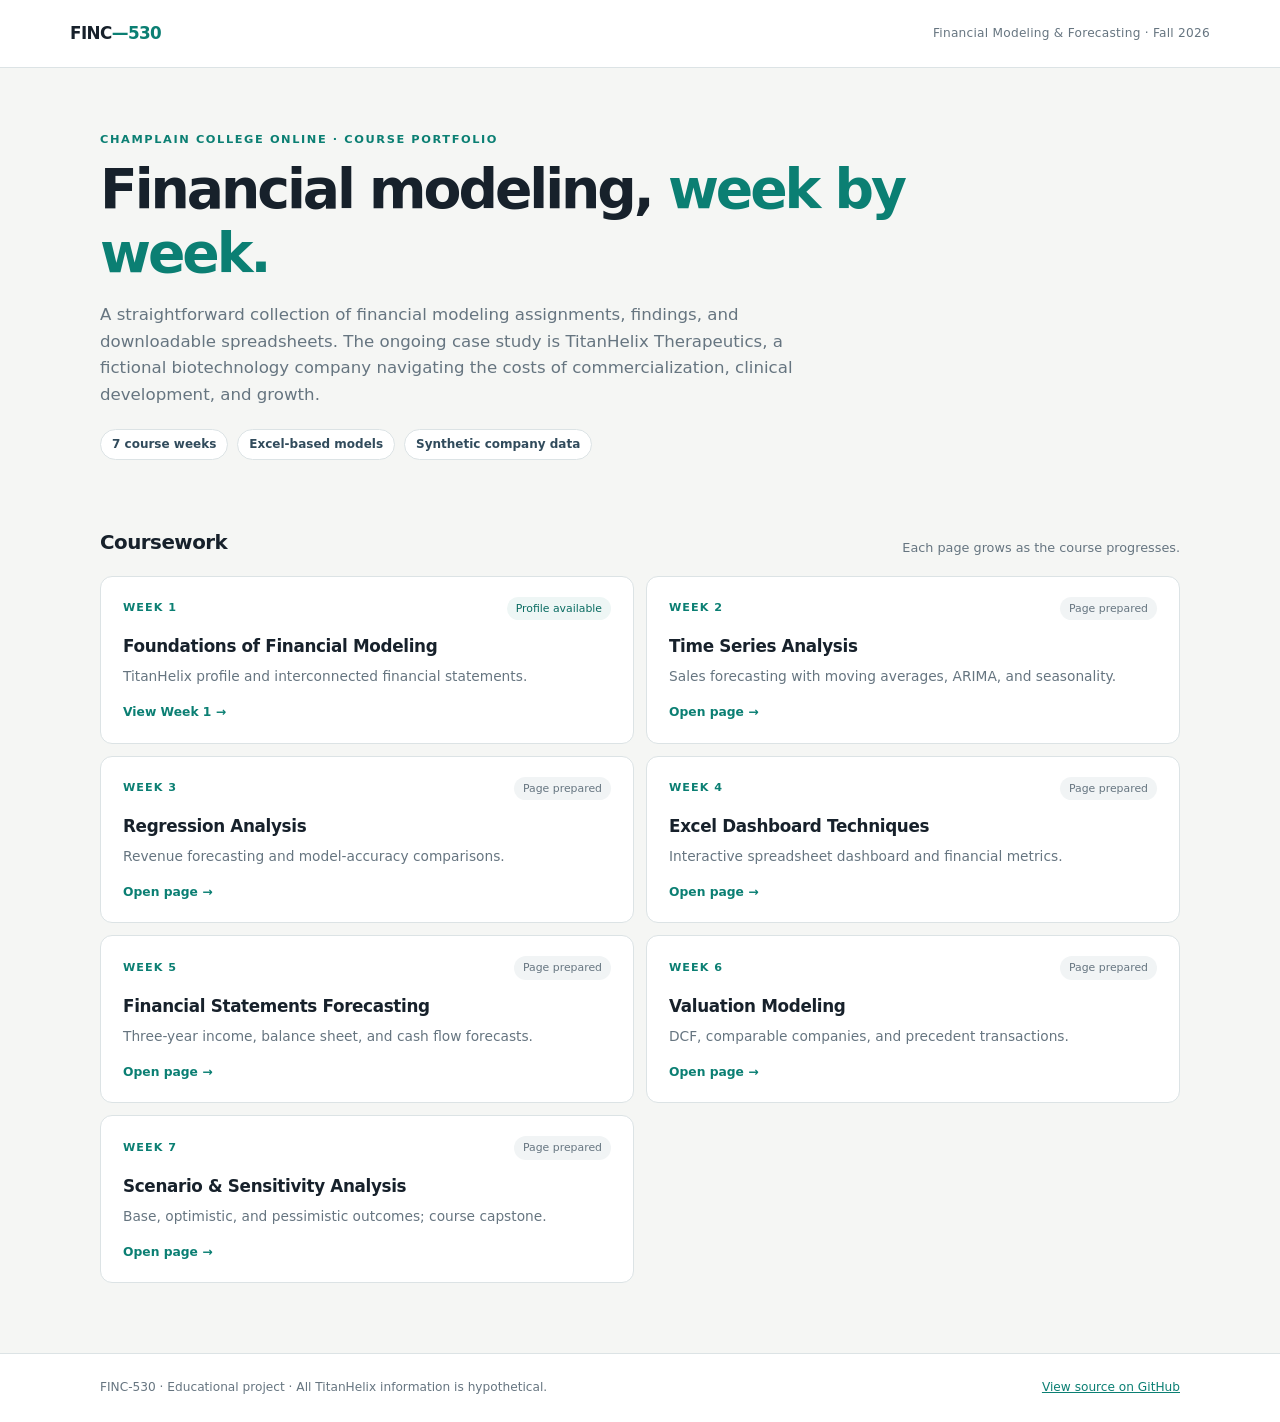
==== docs/index.html @ 8bd87ee7 "Add course homepage and seven-week navigation" ====
<!DOCTYPE html>
<html lang="en">
<head>
<meta charset="utf-8"><meta name="viewport" content="width=device-width,initial-scale=1">
<meta name="description" content="FINC-530 Financial Modeling & Forecasting: a week-by-week portfolio following TitanHelix Therapeutics.">
<title>FINC-530 | Financial Modeling & Forecasting</title>
<link rel="stylesheet" href="./assets/styles.css">
</head>
<body>
<header class="site-header"><a class="brand" href="./">FINC<span>—530</span></a><span class="context">Financial Modeling &amp; Forecasting · Fall 2026</span></header>
<main class="container">
<section class="hero"><div class="eyebrow">Champlain College Online · Course portfolio</div>
<h1>Financial modeling, <span style="color:var(--teal)">week by week.</span></h1>
<p>A straightforward collection of financial modeling assignments, findings, and downloadable spreadsheets. The ongoing case study is TitanHelix Therapeutics, a fictional biotechnology company navigating the costs of commercialization, clinical development, and growth.</p>
<div class="meta-row"><span class="tag">7 course weeks</span><span class="tag">Excel-based models</span><span class="tag">Synthetic company data</span></div></section>
<section aria-labelledby="weeks-title"><div class="section-head"><h2 id="weeks-title">Coursework</h2><p>Each page grows as the course progresses.</p></div><div class="week-grid"><a class="week-card" href="./week-01/"><div class="week-top"><span class="week-num">Week 1</span><span class="status ready">Profile available</span></div><h3>Foundations of Financial Modeling</h3><p>TitanHelix profile and interconnected financial statements.</p><div class="see">View Week 1 →</div></a>
<a class="week-card" href="./week-02/"><div class="week-top"><span class="week-num">Week 2</span><span class="status ">Page prepared</span></div><h3>Time Series Analysis</h3><p>Sales forecasting with moving averages, ARIMA, and seasonality.</p><div class="see">Open page →</div></a>
<a class="week-card" href="./week-03/"><div class="week-top"><span class="week-num">Week 3</span><span class="status ">Page prepared</span></div><h3>Regression Analysis</h3><p>Revenue forecasting and model-accuracy comparisons.</p><div class="see">Open page →</div></a>
<a class="week-card" href="./week-04/"><div class="week-top"><span class="week-num">Week 4</span><span class="status ">Page prepared</span></div><h3>Excel Dashboard Techniques</h3><p>Interactive spreadsheet dashboard and financial metrics.</p><div class="see">Open page →</div></a>
<a class="week-card" href="./week-05/"><div class="week-top"><span class="week-num">Week 5</span><span class="status ">Page prepared</span></div><h3>Financial Statements Forecasting</h3><p>Three-year income, balance sheet, and cash flow forecasts.</p><div class="see">Open page →</div></a>
<a class="week-card" href="./week-06/"><div class="week-top"><span class="week-num">Week 6</span><span class="status ">Page prepared</span></div><h3>Valuation Modeling</h3><p>DCF, comparable companies, and precedent transactions.</p><div class="see">Open page →</div></a>
<a class="week-card" href="./week-07/"><div class="week-top"><span class="week-num">Week 7</span><span class="status ">Page prepared</span></div><h3>Scenario & Sensitivity Analysis</h3><p>Base, optimistic, and pessimistic outcomes; course capstone.</p><div class="see">Open page →</div></a></div></section>
</main>
<footer class="site-footer"><div class="container footer-row"><span>FINC-530 · Educational project · All TitanHelix information is hypothetical.</span><a href="https://github.com/Jaruso/finc-530">View source on GitHub</a></div></footer>
</body></html>
---- docs/assets/styles.css ----
:root{color-scheme:light;--ink:#17212b;--muted:#667580;--paper:#f5f6f4;--white:#fff;--line:#dce3e5;--teal:#0b7f73;--soft:#eef6f5;--soft2:#f8fbfa;--navy:#314b5c}
*{box-sizing:border-box}html{scroll-behavior:smooth}body{margin:0;background:var(--paper);color:var(--ink);font-family:Inter,ui-sans-serif,system-ui,-apple-system,BlinkMacSystemFont,"Segoe UI",sans-serif;line-height:1.6}a{color:var(--teal)}a:focus-visible{outline:3px solid #58b9aa;outline-offset:3px;border-radius:3px}
.site-header{height:68px;background:var(--white);border-bottom:1px solid var(--line);display:flex;align-items:center;justify-content:space-between;gap:18px;padding:0 max(24px,calc((100vw - 1140px)/2));position:sticky;top:0;z-index:5}
.brand{color:var(--ink);text-decoration:none;font-size:1.05rem;font-weight:810;letter-spacing:-.035em;white-space:nowrap}.brand span{color:var(--teal)}.site-header .context{font-size:.76rem;color:var(--muted);letter-spacing:.02em;text-align:right}
.container{width:min(1080px,calc(100% - 38px));margin:auto}.hero{padding:62px 0 24px}.hero h1{font-size:clamp(2rem,5vw,3.45rem);line-height:1.15;letter-spacing:-.055em;margin:10px 0 17px;max-width:900px}.hero p{max-width:750px;color:var(--muted);font-size:1.04rem;margin:0}.eyebrow{font-size:.71rem;text-transform:uppercase;letter-spacing:.14em;font-weight:820;color:var(--teal)}
.meta-row{display:flex;gap:9px;flex-wrap:wrap;margin:20px 0 0}.tag{font-size:.75rem;padding:5px 11px;border:1px solid var(--line);background:#fff;border-radius:30px;color:var(--navy);font-weight:650}
.section-head{display:flex;align-items:flex-end;justify-content:space-between;gap:15px;margin:43px 0 17px}.section-head h2{margin:0;font-size:1.24rem;letter-spacing:-.025em}.section-head p{margin:0;color:var(--muted);font-size:.8rem}
.week-grid{display:grid;grid-template-columns:repeat(2,minmax(0,1fr));gap:12px;padding-bottom:70px}.week-card{display:block;text-decoration:none;color:inherit;background:#fff;border:1px solid var(--line);border-radius:12px;padding:20px 22px;transition:transform .15s,border-color .15s}.week-card:hover{transform:translateY(-2px);border-color:#8dbfb8}.week-top{display:flex;align-items:center;justify-content:space-between;gap:15px}.week-num{font-size:.7rem;color:var(--teal);font-weight:800;letter-spacing:.09em;text-transform:uppercase}.status{font-size:.68rem;border-radius:100px;padding:3px 9px;color:var(--muted);background:#f1f4f5}.status.ready{background:var(--soft);color:#096b61}.week-card h3{font-size:1.05rem;margin:13px 0 5px;letter-spacing:-.02em}.week-card p{font-size:.86rem;color:var(--muted);margin:0}.week-card .see{font-size:.77rem;font-weight:740;color:var(--teal);margin-top:16px}
.breadcrumb{padding:24px 0 0;font-size:.78rem;color:var(--muted)}.breadcrumb a{color:var(--muted);text-decoration:none}.breadcrumb a:hover{text-decoration:underline}
.article-hero{padding:24px 0 24px}.article-hero h1{font-size:clamp(2.1rem,5vw,3.15rem);line-height:1.14;margin:10px 0;letter-spacing:-.047em}.article-hero p{max-width:770px;margin:0;color:var(--muted)}
.action-row{display:flex;gap:10px;flex-wrap:wrap;margin:23px 0 0}.button{border:1px solid var(--teal);display:inline-flex;gap:9px;align-items:center;justify-content:center;border-radius:8px;padding:10px 16px;font-size:.84rem;text-decoration:none;font-weight:760;background:var(--teal);color:#fff}.button:hover{background:#08685f;color:#fff}.button.secondary{background:#fff;color:var(--teal)}.button.secondary:hover{background:var(--soft)}
.note{margin:10px 0 0;font-size:.75rem;color:var(--muted)}.stats{display:grid;grid-template-columns:repeat(3,minmax(0,1fr));gap:12px;margin:19px 0 28px}.stat{background:#fff;border:1px solid var(--line);border-radius:10px;padding:16px}.stat .number{font-size:1.35rem;font-weight:780;letter-spacing:-.03em}.stat .label{font-size:.75rem;color:var(--muted)}
.content-grid{display:grid;grid-template-columns:minmax(0,1fr) 285px;gap:19px;align-items:start}.article{background:#fff;border:1px solid var(--line);border-radius:12px;padding:28px 32px;margin:0 0 50px}.article h2{font-size:1.25rem;letter-spacing:-.025em;margin:0 0 12px}.article h2:not(:first-child){margin-top:33px}.article p{margin:0 0 14px;font-size:.93rem}.article p:last-child{margin-bottom:0}.article ul{padding-left:20px;margin:0 0 15px}.article li{margin:0 0 8px;font-size:.9rem}.article blockquote{border-left:3px solid var(--teal);margin:22px 0;padding:8px 0 8px 18px;font-size:1rem;color:#275f5a;background:#f8fbfa}.article blockquote p{margin:0}.data-table{width:100%;border-collapse:collapse;margin:15px 0 23px;font-size:.83rem}.data-table th{text-align:left;color:#395767;background:#f1f6f6}.data-table th,.data-table td{border:1px solid var(--line);padding:10px 11px;vertical-align:top}.data-table td:first-child{font-weight:720;white-space:nowrap}
.side-panel{background:#fff;border:1px solid var(--line);border-radius:12px;padding:18px;margin-bottom:15px}.side-panel h3{font-size:.97rem;margin:0 0 12px}.side-panel p{font-size:.8rem;color:var(--muted);margin:0 0 10px}.side-panel .mini{color:var(--muted);font-size:.72rem}.bar-row{display:grid;grid-template-columns:38px 1fr 44px;gap:8px;align-items:center;font-size:.8rem;margin:12px 0}.track{height:15px;background:#edf3f2;border-radius:4px;overflow:hidden}.bar{height:100%;background:#0b7f73;border-radius:4px}.bar.prev{background:#8cc9be}.bar-label{text-align:right;font-weight:760;font-variant-numeric:tabular-nums}
.timeline{border-left:2px solid #d7e6e2;padding-left:16px;margin-left:5px}.timeline-item{position:relative;padding-bottom:17px}.timeline-item:last-child{padding-bottom:0}.timeline-item:before{position:absolute;content:"";width:9px;height:9px;top:6px;left:-22px;border-radius:50%;background:var(--teal);box-shadow:0 0 0 3px #eff8f5}.timeline-item strong{font-size:.8rem}.timeline-item span{display:block;color:var(--muted);font-size:.73rem}
.placeholder{background:#fff;border:1px solid var(--line);border-radius:12px;padding:35px;margin:20px 0 110px;max-width:790px}.placeholder h2{margin:0 0 6px;font-size:1.2rem}.placeholder p{margin:0 0 18px;color:var(--muted)}
.site-footer{border-top:1px solid var(--line);background:#fff;padding:24px 0;color:var(--muted);font-size:.76rem}.footer-row{display:flex;align-items:center;justify-content:space-between;gap:18px;flex-wrap:wrap}
@media(max-width:820px){.content-grid{grid-template-columns:1fr}.side{display:grid;grid-template-columns:repeat(2,minmax(0,1fr));gap:12px}.side-panel{margin-bottom:0}.site-header{padding:0 18px}.article{padding:24px}.stats{margin-top:10px}}@media(max-width:600px){.site-header{height:62px}.site-header .context{font-size:.65rem}.hero{padding:42px 0 18px}.week-grid,.side{grid-template-columns:1fr}.stats{grid-template-columns:repeat(3,minmax(0,1fr));gap:7px}.stat{padding:12px 10px}.stat .number{font-size:1.05rem}.stat .label{font-size:.64rem}.article{padding:19px}.data-table th,.data-table td{padding:8px 6px;font-size:.76rem}.data-table td:first-child{white-space:normal}.article-hero{padding-top:16px}.week-card{padding:17px}}
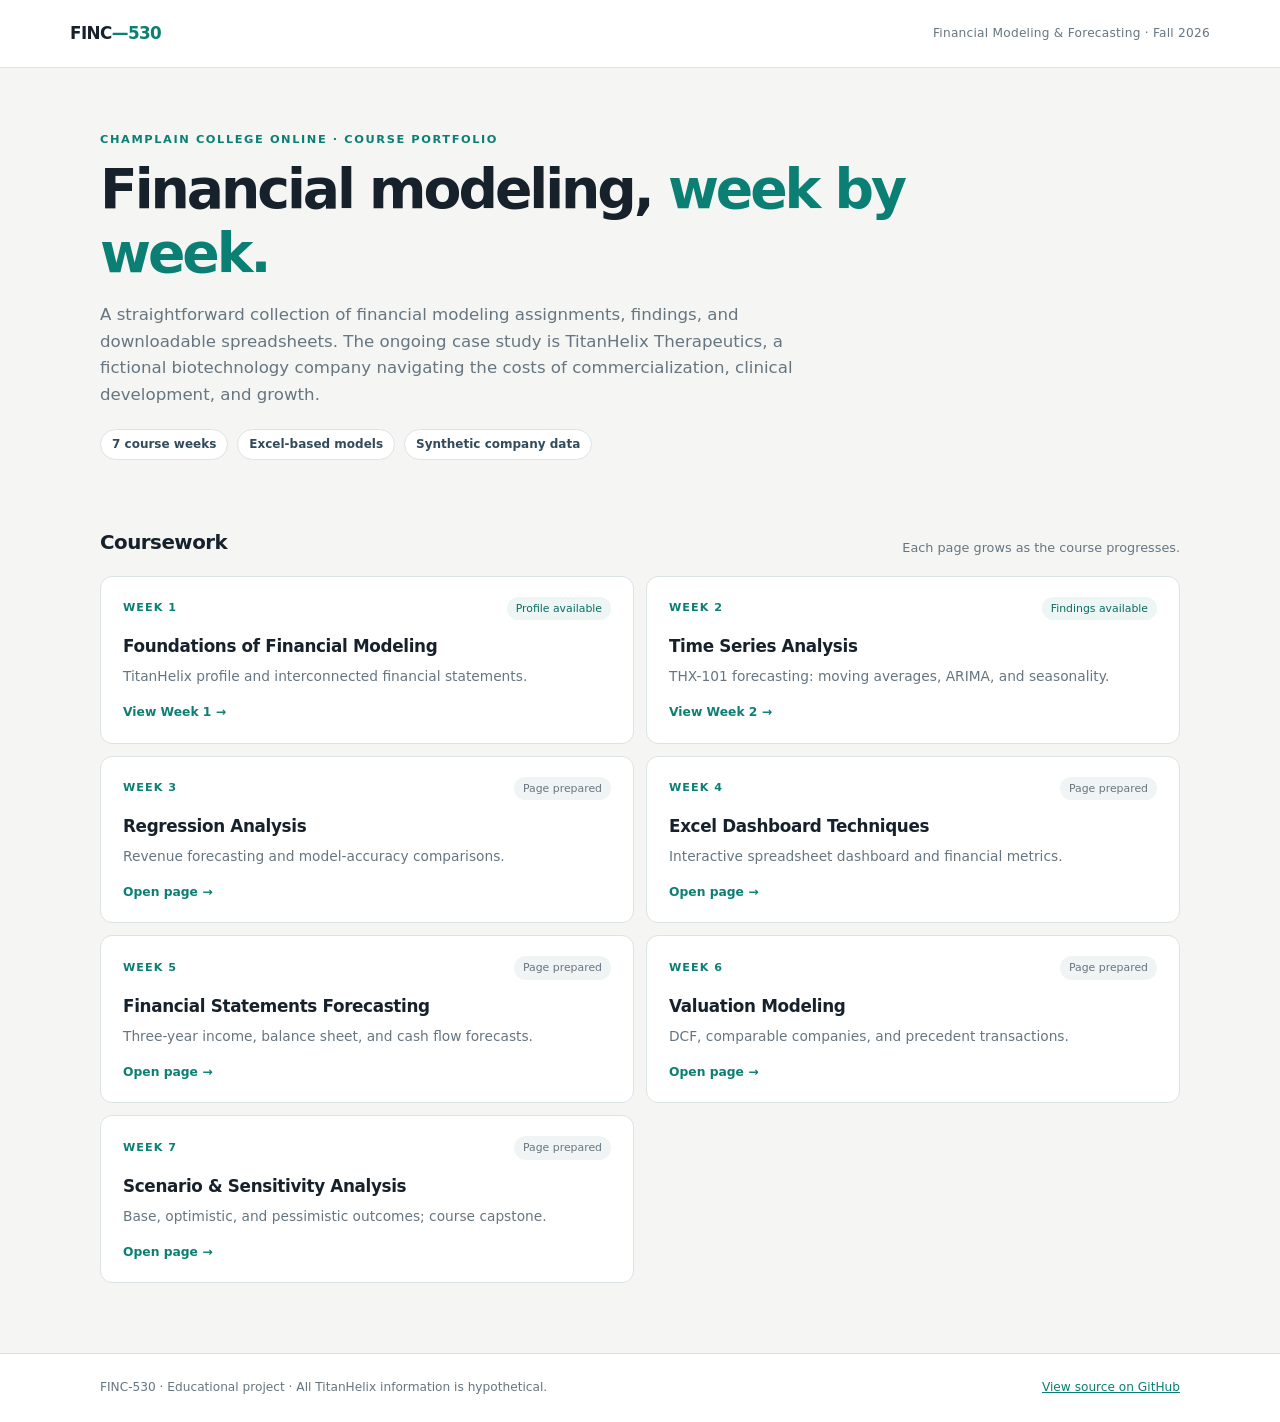
==== commit eaf8016f: "Mark Week 2 findings available on portfolio homepage" ====
--- a/docs/index.html
+++ b/docs/index.html
@@ -14,7 +14,7 @@
 <p>A straightforward collection of financial modeling assignments, findings, and downloadable spreadsheets. The ongoing case study is TitanHelix Therapeutics, a fictional biotechnology company navigating the costs of commercialization, clinical development, and growth.</p>
 <div class="meta-row"><span class="tag">7 course weeks</span><span class="tag">Excel-based models</span><span class="tag">Synthetic company data</span></div></section>
 <section aria-labelledby="weeks-title"><div class="section-head"><h2 id="weeks-title">Coursework</h2><p>Each page grows as the course progresses.</p></div><div class="week-grid"><a class="week-card" href="./week-01/"><div class="week-top"><span class="week-num">Week 1</span><span class="status ready">Profile available</span></div><h3>Foundations of Financial Modeling</h3><p>TitanHelix profile and interconnected financial statements.</p><div class="see">View Week 1 →</div></a>
-<a class="week-card" href="./week-02/"><div class="week-top"><span class="week-num">Week 2</span><span class="status ">Page prepared</span></div><h3>Time Series Analysis</h3><p>Sales forecasting with moving averages, ARIMA, and seasonality.</p><div class="see">Open page →</div></a>
+<a class="week-card" href="./week-02/"><div class="week-top"><span class="week-num">Week 2</span><span class="status ready">Findings available</span></div><h3>Time Series Analysis</h3><p>THX-101 forecasting: moving averages, ARIMA, and seasonality.</p><div class="see">View Week 2 →</div></a>
 <a class="week-card" href="./week-03/"><div class="week-top"><span class="week-num">Week 3</span><span class="status ">Page prepared</span></div><h3>Regression Analysis</h3><p>Revenue forecasting and model-accuracy comparisons.</p><div class="see">Open page →</div></a>
 <a class="week-card" href="./week-04/"><div class="week-top"><span class="week-num">Week 4</span><span class="status ">Page prepared</span></div><h3>Excel Dashboard Techniques</h3><p>Interactive spreadsheet dashboard and financial metrics.</p><div class="see">Open page →</div></a>
 <a class="week-card" href="./week-05/"><div class="week-top"><span class="week-num">Week 5</span><span class="status ">Page prepared</span></div><h3>Financial Statements Forecasting</h3><p>Three-year income, balance sheet, and cash flow forecasts.</p><div class="see">Open page →</div></a>
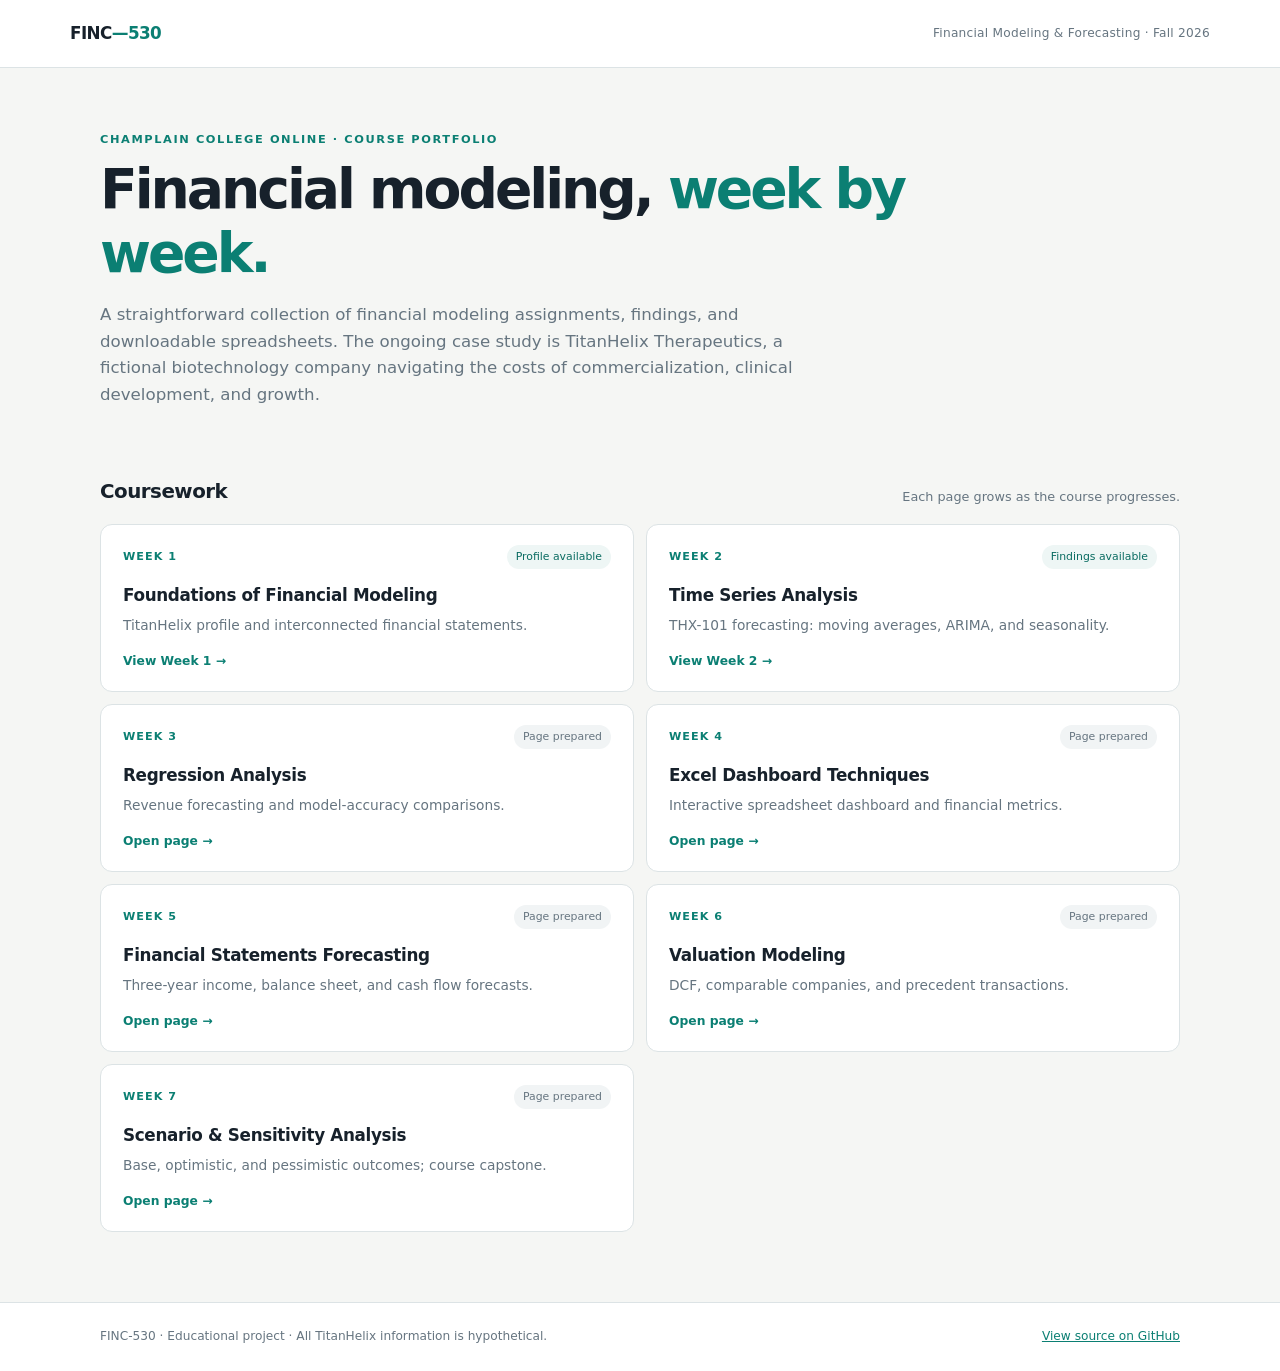
==== commit 94bbff83: "Remove homepage hero tags" ====
--- a/docs/index.html
+++ b/docs/index.html
@@ -12,7 +12,7 @@
 <section class="hero"><div class="eyebrow">Champlain College Online · Course portfolio</div>
 <h1>Financial modeling, <span style="color:var(--teal)">week by week.</span></h1>
 <p>A straightforward collection of financial modeling assignments, findings, and downloadable spreadsheets. The ongoing case study is TitanHelix Therapeutics, a fictional biotechnology company navigating the costs of commercialization, clinical development, and growth.</p>
-<div class="meta-row"><span class="tag">7 course weeks</span><span class="tag">Excel-based models</span><span class="tag">Synthetic company data</span></div></section>
+</section>
 <section aria-labelledby="weeks-title"><div class="section-head"><h2 id="weeks-title">Coursework</h2><p>Each page grows as the course progresses.</p></div><div class="week-grid"><a class="week-card" href="./week-01/"><div class="week-top"><span class="week-num">Week 1</span><span class="status ready">Profile available</span></div><h3>Foundations of Financial Modeling</h3><p>TitanHelix profile and interconnected financial statements.</p><div class="see">View Week 1 →</div></a>
 <a class="week-card" href="./week-02/"><div class="week-top"><span class="week-num">Week 2</span><span class="status ready">Findings available</span></div><h3>Time Series Analysis</h3><p>THX-101 forecasting: moving averages, ARIMA, and seasonality.</p><div class="see">View Week 2 →</div></a>
 <a class="week-card" href="./week-03/"><div class="week-top"><span class="week-num">Week 3</span><span class="status ">Page prepared</span></div><h3>Regression Analysis</h3><p>Revenue forecasting and model-accuracy comparisons.</p><div class="see">Open page →</div></a>
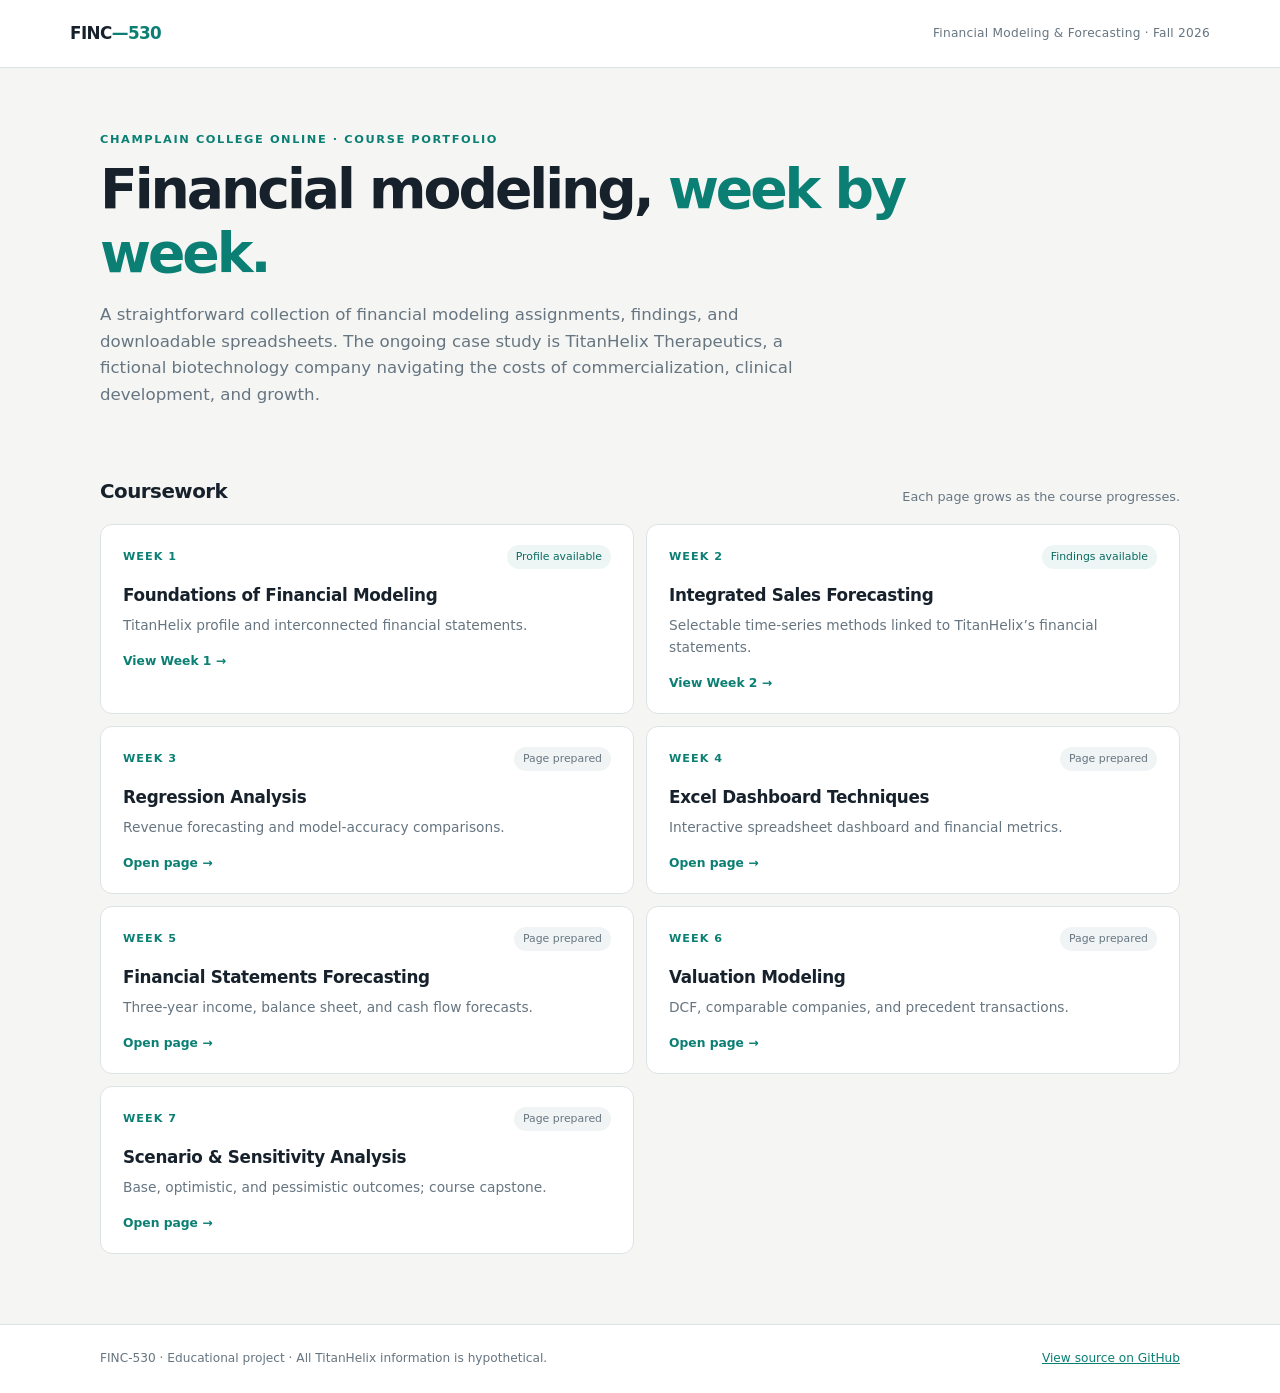
==== commit 3326f9d1: "Align Week 2 homepage card with integrated forecasting workbook" ====
--- a/docs/index.html
+++ b/docs/index.html
@@ -14,7 +14,7 @@
 <p>A straightforward collection of financial modeling assignments, findings, and downloadable spreadsheets. The ongoing case study is TitanHelix Therapeutics, a fictional biotechnology company navigating the costs of commercialization, clinical development, and growth.</p>
 </section>
 <section aria-labelledby="weeks-title"><div class="section-head"><h2 id="weeks-title">Coursework</h2><p>Each page grows as the course progresses.</p></div><div class="week-grid"><a class="week-card" href="./week-01/"><div class="week-top"><span class="week-num">Week 1</span><span class="status ready">Profile available</span></div><h3>Foundations of Financial Modeling</h3><p>TitanHelix profile and interconnected financial statements.</p><div class="see">View Week 1 →</div></a>
-<a class="week-card" href="./week-02/"><div class="week-top"><span class="week-num">Week 2</span><span class="status ready">Findings available</span></div><h3>Time Series Analysis</h3><p>THX-101 forecasting: moving averages, ARIMA, and seasonality.</p><div class="see">View Week 2 →</div></a>
+<a class="week-card" href="./week-02/"><div class="week-top"><span class="week-num">Week 2</span><span class="status ready">Findings available</span></div><h3>Integrated Sales Forecasting</h3><p>Selectable time-series methods linked to TitanHelix’s financial statements.</p><div class="see">View Week 2 →</div></a>
 <a class="week-card" href="./week-03/"><div class="week-top"><span class="week-num">Week 3</span><span class="status ">Page prepared</span></div><h3>Regression Analysis</h3><p>Revenue forecasting and model-accuracy comparisons.</p><div class="see">Open page →</div></a>
 <a class="week-card" href="./week-04/"><div class="week-top"><span class="week-num">Week 4</span><span class="status ">Page prepared</span></div><h3>Excel Dashboard Techniques</h3><p>Interactive spreadsheet dashboard and financial metrics.</p><div class="see">Open page →</div></a>
 <a class="week-card" href="./week-05/"><div class="week-top"><span class="week-num">Week 5</span><span class="status ">Page prepared</span></div><h3>Financial Statements Forecasting</h3><p>Three-year income, balance sheet, and cash flow forecasts.</p><div class="see">Open page →</div></a>
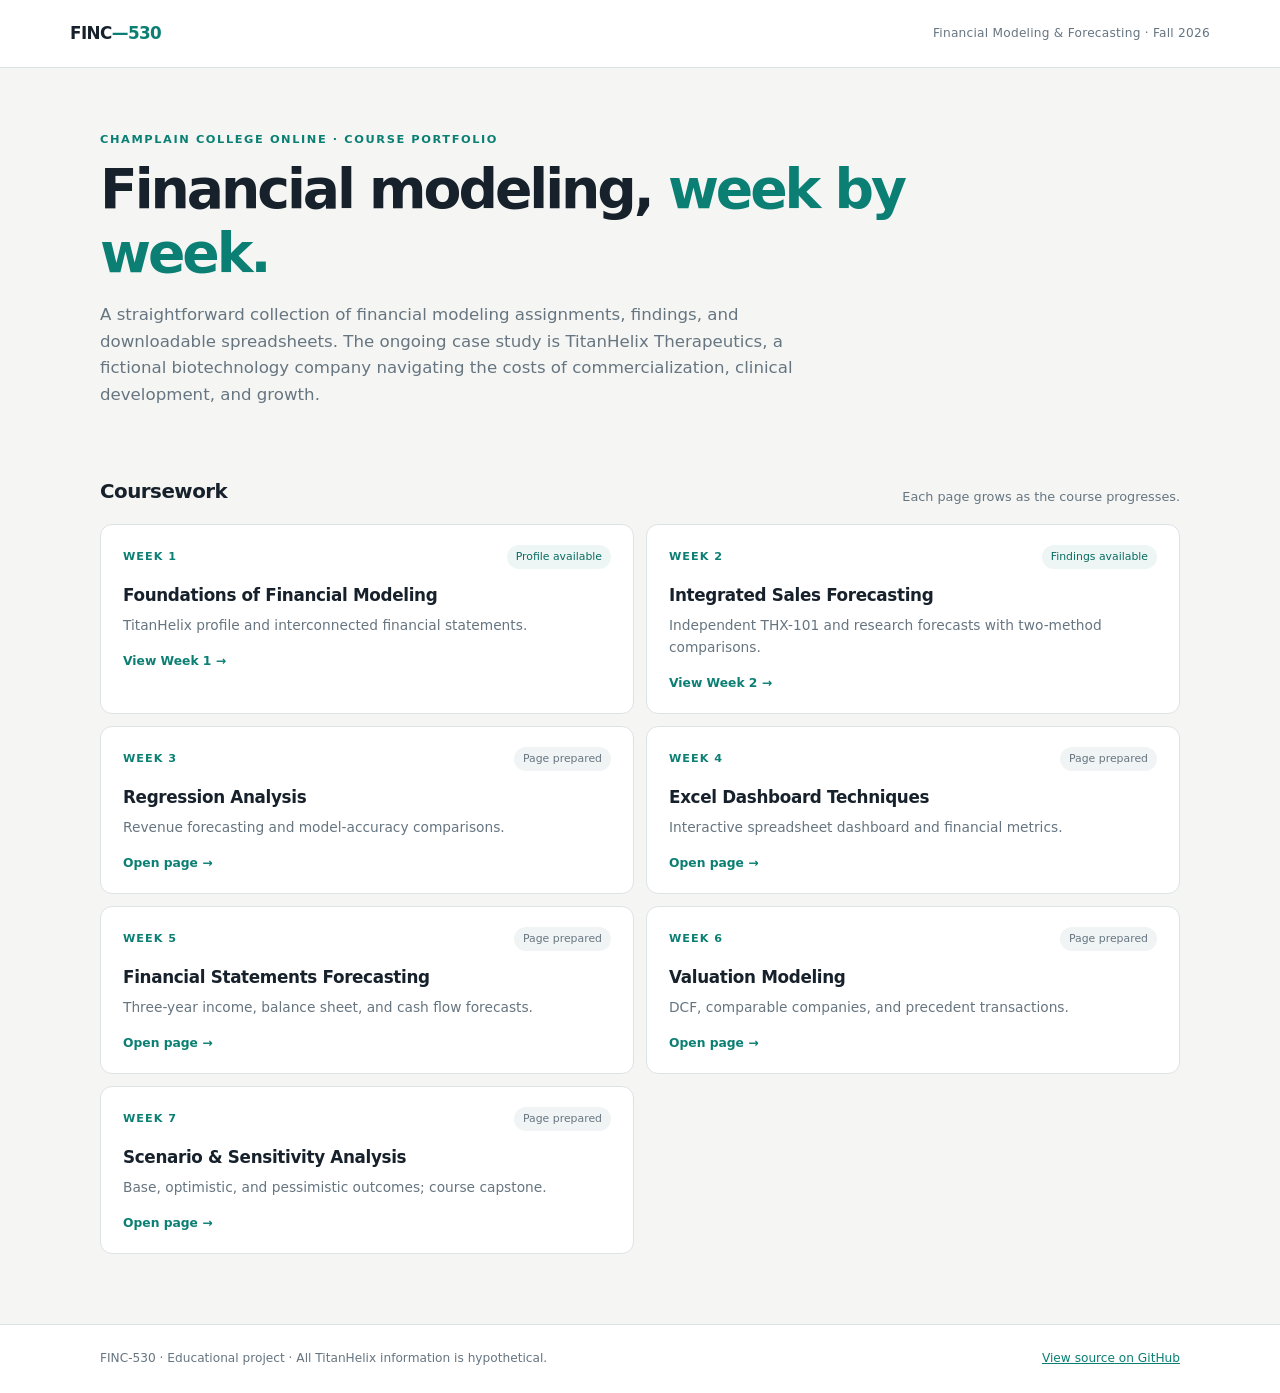
==== commit 9e2cd171: "Clarify independent product and research forecasts for Week 2" ====
--- a/docs/index.html
+++ b/docs/index.html
@@ -14,7 +14,7 @@
 <p>A straightforward collection of financial modeling assignments, findings, and downloadable spreadsheets. The ongoing case study is TitanHelix Therapeutics, a fictional biotechnology company navigating the costs of commercialization, clinical development, and growth.</p>
 </section>
 <section aria-labelledby="weeks-title"><div class="section-head"><h2 id="weeks-title">Coursework</h2><p>Each page grows as the course progresses.</p></div><div class="week-grid"><a class="week-card" href="./week-01/"><div class="week-top"><span class="week-num">Week 1</span><span class="status ready">Profile available</span></div><h3>Foundations of Financial Modeling</h3><p>TitanHelix profile and interconnected financial statements.</p><div class="see">View Week 1 →</div></a>
-<a class="week-card" href="./week-02/"><div class="week-top"><span class="week-num">Week 2</span><span class="status ready">Findings available</span></div><h3>Integrated Sales Forecasting</h3><p>Selectable time-series methods linked to TitanHelix’s financial statements.</p><div class="see">View Week 2 →</div></a>
+<a class="week-card" href="./week-02/"><div class="week-top"><span class="week-num">Week 2</span><span class="status ready">Findings available</span></div><h3>Integrated Sales Forecasting</h3><p>Independent THX-101 and research forecasts with two-method comparisons.</p><div class="see">View Week 2 →</div></a>
 <a class="week-card" href="./week-03/"><div class="week-top"><span class="week-num">Week 3</span><span class="status ">Page prepared</span></div><h3>Regression Analysis</h3><p>Revenue forecasting and model-accuracy comparisons.</p><div class="see">Open page →</div></a>
 <a class="week-card" href="./week-04/"><div class="week-top"><span class="week-num">Week 4</span><span class="status ">Page prepared</span></div><h3>Excel Dashboard Techniques</h3><p>Interactive spreadsheet dashboard and financial metrics.</p><div class="see">Open page →</div></a>
 <a class="week-card" href="./week-05/"><div class="week-top"><span class="week-num">Week 5</span><span class="status ">Page prepared</span></div><h3>Financial Statements Forecasting</h3><p>Three-year income, balance sheet, and cash flow forecasts.</p><div class="see">Open page →</div></a>
